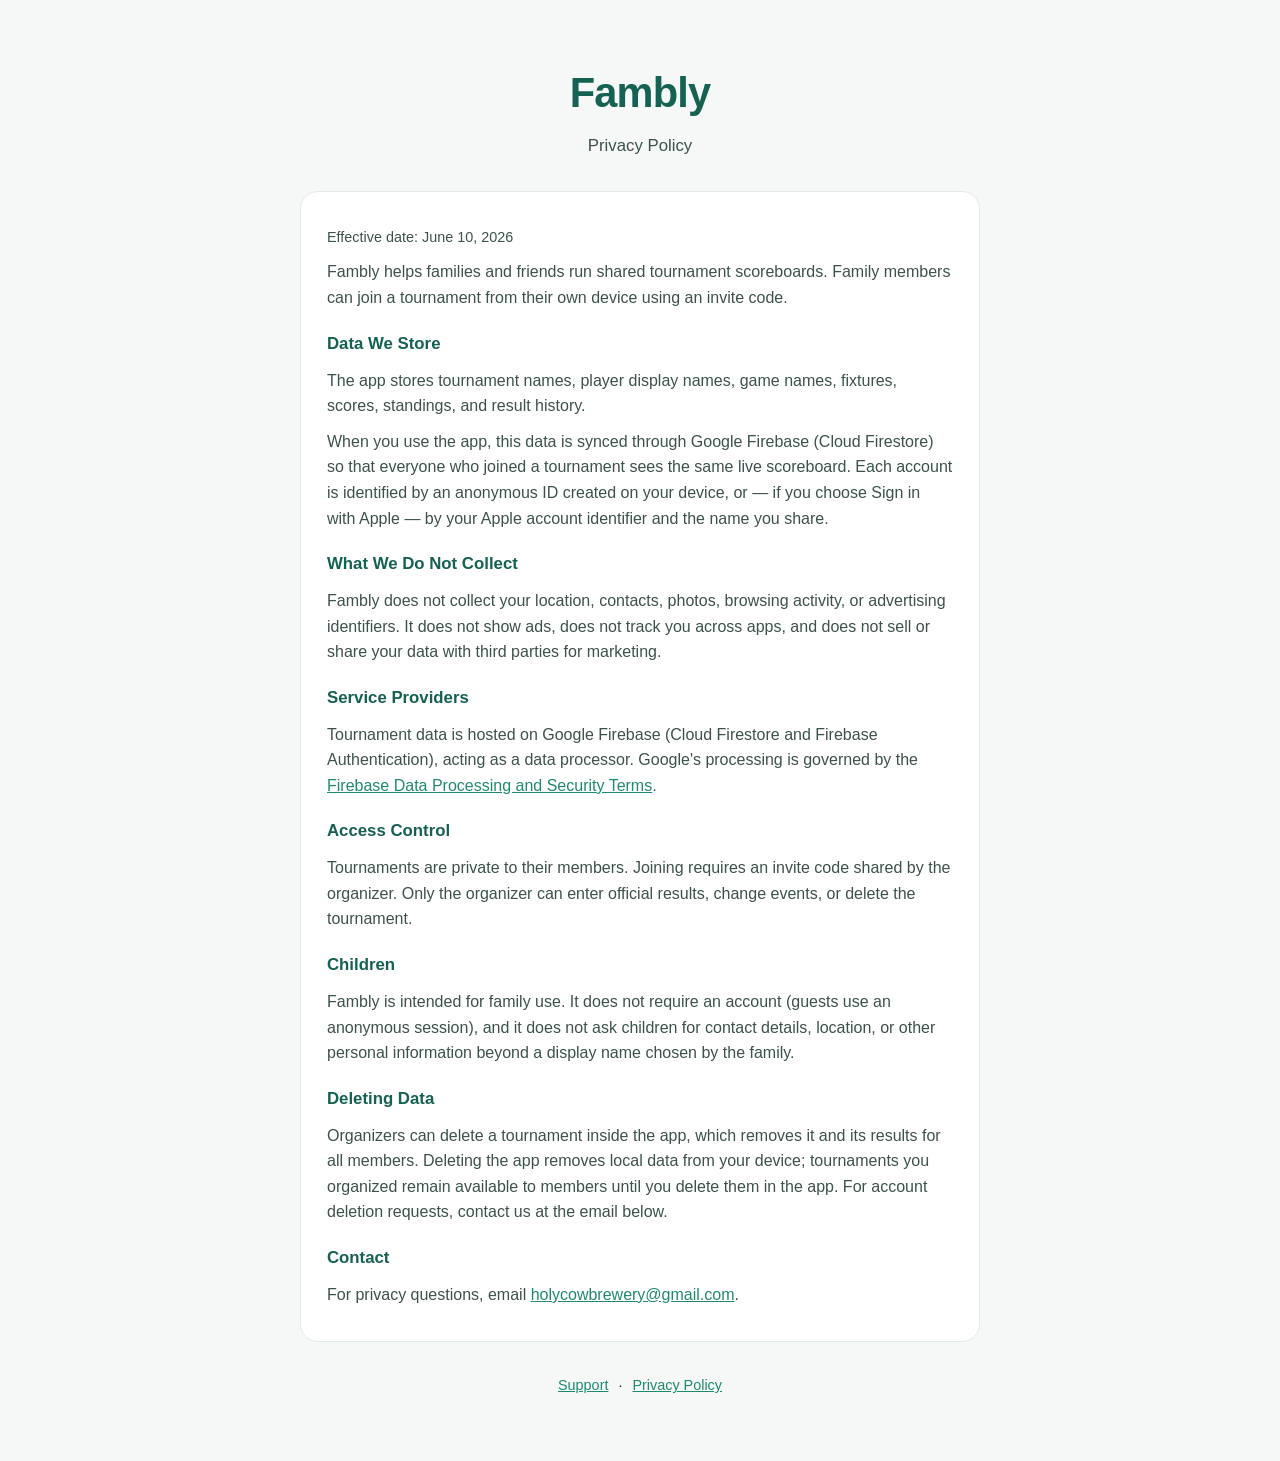
==== privacy.html @ 9ebe312e "Fambly support and privacy pages" ====
<!DOCTYPE html>
<html lang="en">
<head>
<meta charset="utf-8">
<meta name="viewport" content="width=device-width, initial-scale=1">
<title>Fambly — Privacy Policy</title>
<link rel="stylesheet" href="style.css">
</head>
<body>
<div class="wrap">
  <header class="hero">
    <h1 class="logo">Fambly</h1>
    <p class="tagline">Privacy Policy</p>
  </header>

  <section class="card">
    <p class="muted">Effective date: June 10, 2026</p>
    <p>Fambly helps families and friends run shared tournament scoreboards. Family members can join a tournament from their own device using an invite code.</p>

    <h3>Data We Store</h3>
    <p>The app stores tournament names, player display names, game names, fixtures, scores, standings, and result history.</p>
    <p>When you use the app, this data is synced through Google Firebase (Cloud Firestore) so that everyone who joined a tournament sees the same live scoreboard. Each account is identified by an anonymous ID created on your device, or — if you choose Sign in with Apple — by your Apple account identifier and the name you share.</p>

    <h3>What We Do Not Collect</h3>
    <p>Fambly does not collect your location, contacts, photos, browsing activity, or advertising identifiers. It does not show ads, does not track you across apps, and does not sell or share your data with third parties for marketing.</p>

    <h3>Service Providers</h3>
    <p>Tournament data is hosted on Google Firebase (Cloud Firestore and Firebase Authentication), acting as a data processor. Google's processing is governed by the <a href="https://firebase.google.com/terms/data-processing-terms">Firebase Data Processing and Security Terms</a>.</p>

    <h3>Access Control</h3>
    <p>Tournaments are private to their members. Joining requires an invite code shared by the organizer. Only the organizer can enter official results, change events, or delete the tournament.</p>

    <h3>Children</h3>
    <p>Fambly is intended for family use. It does not require an account (guests use an anonymous session), and it does not ask children for contact details, location, or other personal information beyond a display name chosen by the family.</p>

    <h3>Deleting Data</h3>
    <p>Organizers can delete a tournament inside the app, which removes it and its results for all members. Deleting the app removes local data from your device; tournaments you organized remain available to members until you delete them in the app. For account deletion requests, contact us at the email below.</p>

    <h3>Contact</h3>
    <p>For privacy questions, email <a href="mailto:holycowbrewery@gmail.com?subject=Fambly%20Privacy">holycowbrewery@gmail.com</a>.</p>
  </section>

  <nav class="foot">
    <a href="index.html">Support</a>·<a href="privacy.html">Privacy Policy</a>
  </nav>
</div>
</body>
</html>
---- style.css ----
:root {
  --ink: #14241f;
  --ink-soft: #3d524b;
  --jade: #1f8a70;
  --jade-deep: #156152;
  --bg: #f5f8f6;
  --card: #ffffff;
  --line: #e2eae6;
}

* { box-sizing: border-box; }

html { -webkit-text-size-adjust: 100%; }

body {
  margin: 0;
  font-family: -apple-system, BlinkMacSystemFont, "Segoe UI", Roboto, Helvetica, Arial, sans-serif;
  color: var(--ink);
  background: var(--bg);
  line-height: 1.6;
}

.wrap {
  max-width: 720px;
  margin: 0 auto;
  padding: 32px 20px 64px;
}

header.hero {
  text-align: center;
  padding: 28px 0 12px;
}

.logo {
  font-size: 2.6rem;
  font-weight: 800;
  letter-spacing: -0.02em;
  color: var(--jade-deep);
  margin: 0;
}

.tagline {
  color: var(--ink-soft);
  font-size: 1.05rem;
  margin: 6px 0 0;
}

.card {
  background: var(--card);
  border: 1px solid var(--line);
  border-radius: 18px;
  padding: 24px 26px;
  margin: 20px 0;
}

h2 {
  font-size: 1.25rem;
  margin: 0 0 10px;
  color: var(--ink);
}

h3 {
  font-size: 1.05rem;
  margin: 20px 0 6px;
  color: var(--jade-deep);
}

p { margin: 10px 0; color: var(--ink-soft); }

a { color: var(--jade); }

.btn {
  display: inline-block;
  background: var(--jade);
  color: #fff;
  text-decoration: none;
  padding: 12px 22px;
  border-radius: 12px;
  font-weight: 600;
  margin-top: 8px;
}

.muted { color: var(--ink-soft); font-size: 0.9rem; }

nav.foot {
  text-align: center;
  margin-top: 32px;
  font-size: 0.9rem;
}

nav.foot a { margin: 0 10px; }

ul { color: var(--ink-soft); padding-left: 20px; }
li { margin: 6px 0; }

.eyebrow {
  text-transform: uppercase;
  letter-spacing: 0.08em;
  font-size: 0.78rem;
  font-weight: 700;
  color: var(--jade);
  margin-bottom: 4px;
}
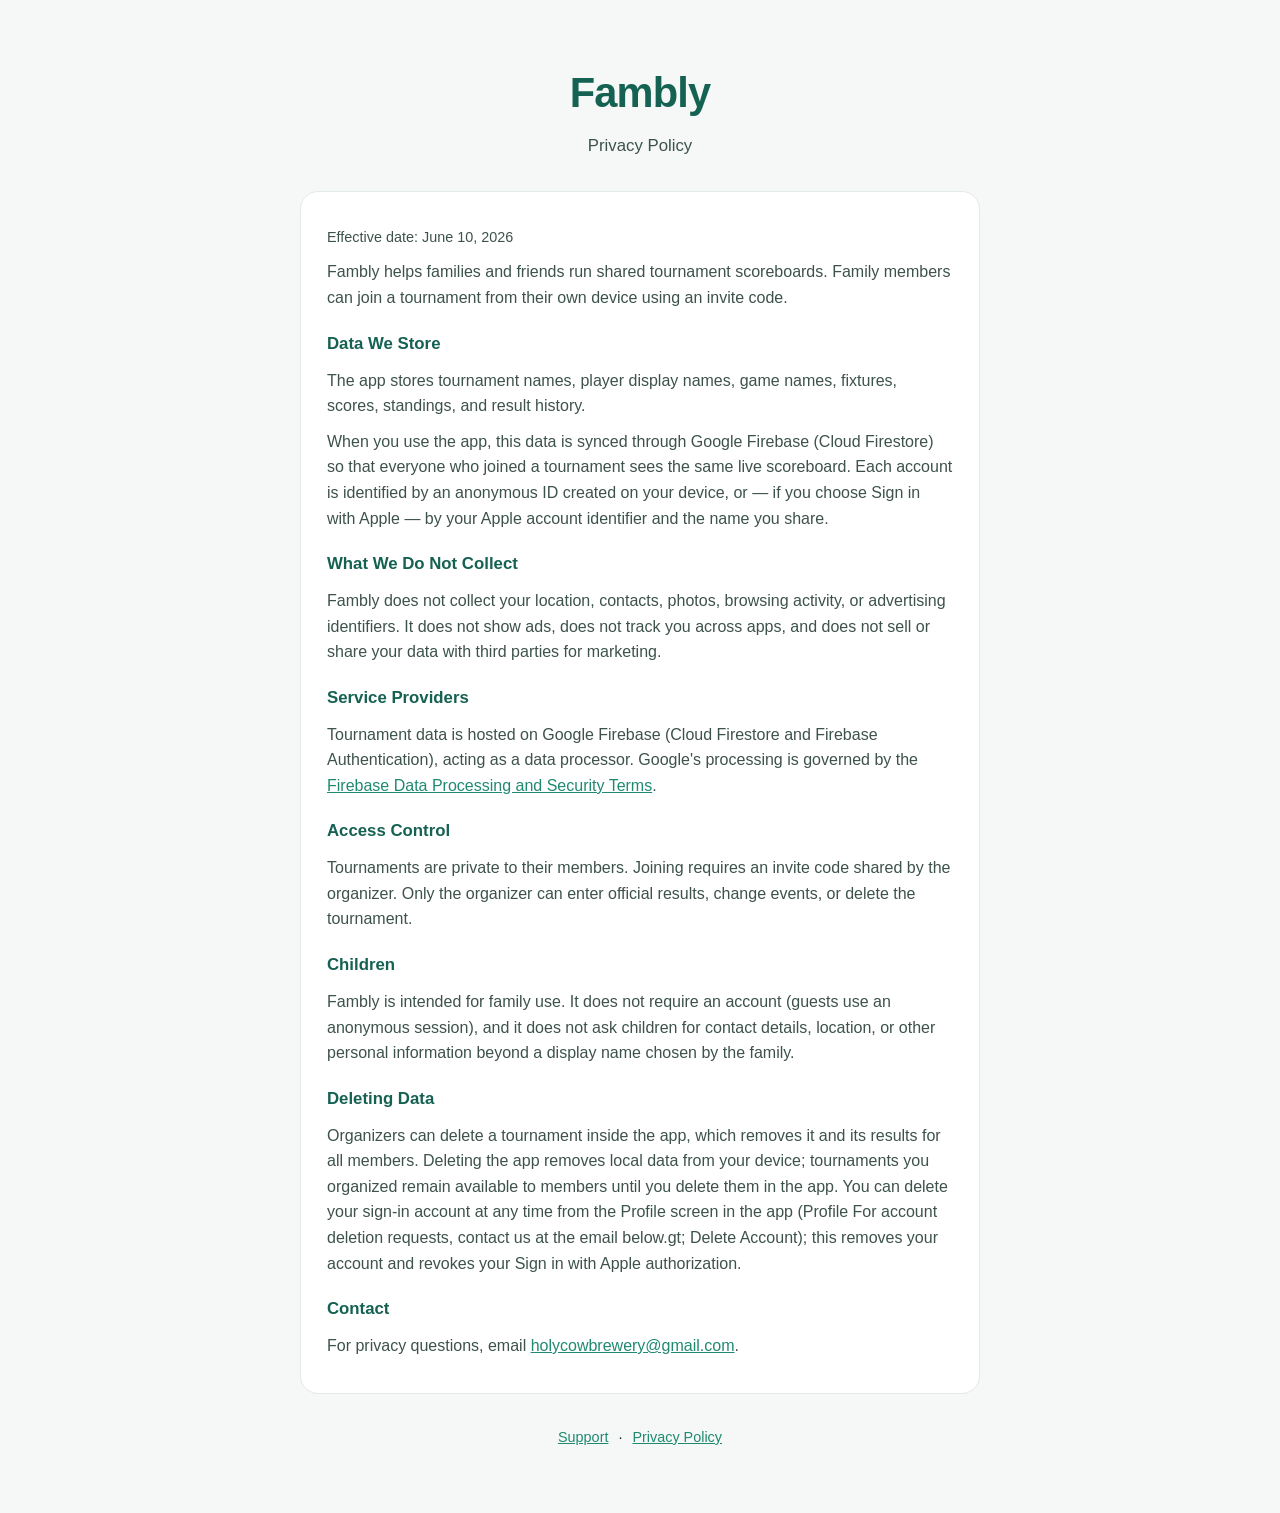
==== commit 1a41427c: "Update privacy policy: account deletion is now in-app Co-Authored-By: Claude Fable 5 <noreply@anthro" ====
--- a/privacy.html
+++ b/privacy.html
@@ -34,7 +34,7 @@
     <p>Fambly is intended for family use. It does not require an account (guests use an anonymous session), and it does not ask children for contact details, location, or other personal information beyond a display name chosen by the family.</p>
 
     <h3>Deleting Data</h3>
-    <p>Organizers can delete a tournament inside the app, which removes it and its results for all members. Deleting the app removes local data from your device; tournaments you organized remain available to members until you delete them in the app. For account deletion requests, contact us at the email below.</p>
+    <p>Organizers can delete a tournament inside the app, which removes it and its results for all members. Deleting the app removes local data from your device; tournaments you organized remain available to members until you delete them in the app. You can delete your sign-in account at any time from the Profile screen in the app (Profile For account deletion requests, contact us at the email below.gt; Delete Account); this removes your account and revokes your Sign in with Apple authorization.</p>
 
     <h3>Contact</h3>
     <p>For privacy questions, email <a href="mailto:holycowbrewery@gmail.com?subject=Fambly%20Privacy">holycowbrewery@gmail.com</a>.</p>
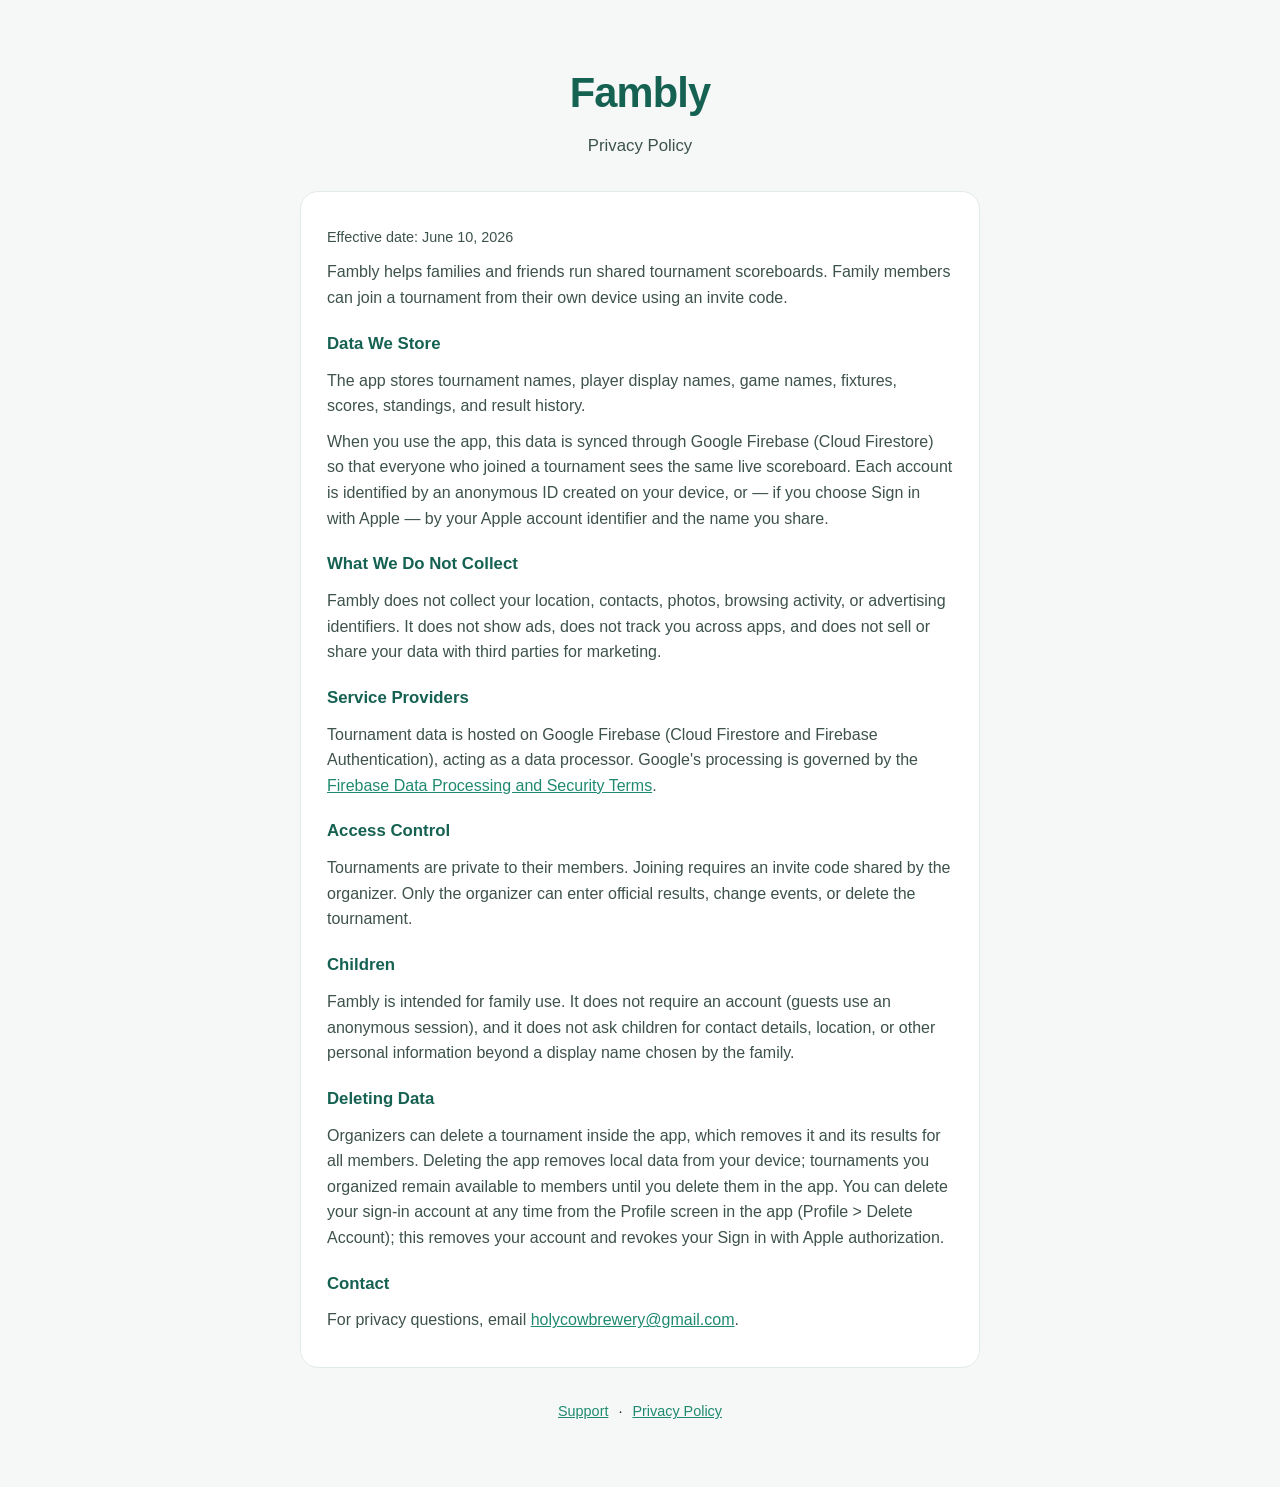
==== commit fee1ff3b: "Fix mangled account-deletion sentence in privacy policy Co-Authored-By: Claude Fable 5 <noreply@anth" ====
--- a/privacy.html
+++ b/privacy.html
@@ -34,7 +34,7 @@
     <p>Fambly is intended for family use. It does not require an account (guests use an anonymous session), and it does not ask children for contact details, location, or other personal information beyond a display name chosen by the family.</p>
 
     <h3>Deleting Data</h3>
-    <p>Organizers can delete a tournament inside the app, which removes it and its results for all members. Deleting the app removes local data from your device; tournaments you organized remain available to members until you delete them in the app. You can delete your sign-in account at any time from the Profile screen in the app (Profile For account deletion requests, contact us at the email below.gt; Delete Account); this removes your account and revokes your Sign in with Apple authorization.</p>
+    <p>Organizers can delete a tournament inside the app, which removes it and its results for all members. Deleting the app removes local data from your device; tournaments you organized remain available to members until you delete them in the app. You can delete your sign-in account at any time from the Profile screen in the app (Profile &gt; Delete Account); this removes your account and revokes your Sign in with Apple authorization.</p>
 
     <h3>Contact</h3>
     <p>For privacy questions, email <a href="mailto:holycowbrewery@gmail.com?subject=Fambly%20Privacy">holycowbrewery@gmail.com</a>.</p>
